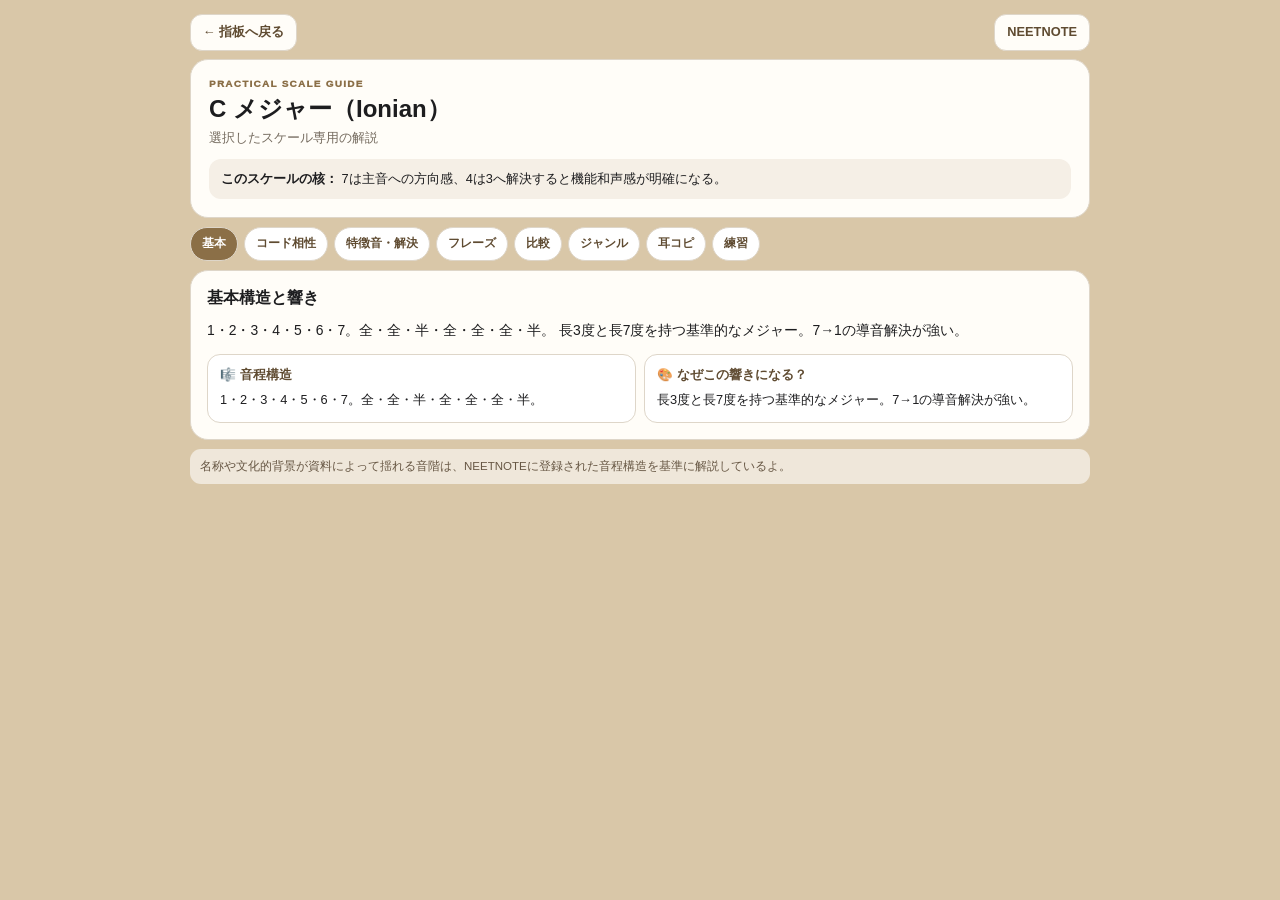
==== scale-guide.html @ 12374834 "Refresh redesigned shared NEETNOTE menu" ====
<!doctype html><html lang="ja"><head><meta charset="utf-8"><meta name="viewport" content="width=device-width,initial-scale=1,viewport-fit=cover"><title>スケール実践ガイド | NEET NOTE</title><style>*{box-sizing:border-box}:root{--bg:#d9c7a8;--paper:#fffdf8;--text:#1d1d1f;--accent:#8b6f47;--muted:#756b5f;--border:#ded6c9;--soft:#f5efe6}body{margin:0;background:var(--bg);color:var(--text);font-family:-apple-system,BlinkMacSystemFont,"Hiragino Sans","Yu Gothic",sans-serif}.wrap{width:min(900px,calc(100% - 20px));margin:14px auto 32px}.top{display:flex;justify-content:space-between;margin-bottom:8px}.top a{padding:9px 12px;border:1px solid var(--border);border-radius:12px;background:var(--paper);color:#5f4b31;text-decoration:none;font-weight:850;font-size:.8rem}.hero,.tab{background:var(--paper);border:1px solid var(--border);border-radius:18px}.hero{padding:18px}.eyebrow{font-size:.62rem;font-weight:950;letter-spacing:.13em;color:var(--accent)}h1{margin:4px 0;font-size:1.5rem}.sub{margin:0;color:var(--muted);font-size:.82rem}.heroFeature{margin-top:12px;padding:10px 12px;background:var(--soft);border-radius:12px;font-size:.8rem;line-height:1.6}.nav{display:flex;gap:6px;overflow-x:auto;padding:9px 0;scrollbar-width:none}.nav button{flex:none;padding:8px 11px;border:1px solid var(--border);border-radius:999px;background:#fff;color:#5f4b31;font-weight:850;font-size:.74rem}.nav button.on{background:var(--accent);color:#fff}.tab{padding:16px}.tab h2{margin:0 0 9px;font-size:1.02rem}.lead{margin:0;line-height:1.8;font-size:.87rem}.grid{display:grid;grid-template-columns:1fr 1fr;gap:8px;margin-top:10px}.box{padding:12px;border:1px solid var(--border);border-radius:13px;background:#fff}.box b{display:block;margin-bottom:5px;color:#5f4b31;font-size:.79rem}.box p{margin:0;font-size:.8rem;line-height:1.65}.phrase{font-family:ui-monospace,SFMono-Regular,Menlo,monospace;background:#2c2925;color:#fff;padding:10px;border-radius:10px;font-size:.78rem;line-height:1.6}.hidden{display:none}.note{margin-top:9px;padding:10px;background:#efe7da;border-radius:11px;font-size:.72rem;color:#675744}@media(max-width:600px){.wrap{width:100%;margin:0;padding:7px}.grid{grid-template-columns:1fr}.nav{position:sticky;top:0;background:var(--bg);z-index:5}.hero,.tab{border-radius:15px}.tab{padding:13px}}</style></head><body><main class="wrap"><div class="top"><a href="./">← 指板へ戻る</a><a href="https://akito0802.github.io/NEET-note/">NEETNOTE</a></div><article class="hero"><div class="eyebrow">PRACTICAL SCALE GUIDE</div><h1 id="title"></h1><p class="sub">選択したスケール専用の解説</p><div class="heroFeature"><b>このスケールの核：</b> <span id="heroFeature"></span></div></article><nav class="nav"><button class="on" data-tab="basic">基本</button><button data-tab="chords">コード相性</button><button data-tab="tones">特徴音・解決</button><button data-tab="phrases">フレーズ</button><button data-tab="compare">比較</button><button data-tab="genre">ジャンル</button><button data-tab="ear">耳コピ</button><button data-tab="practice">練習</button></nav><section id="basic" class="tab"><h2>基本構造と響き</h2><p class="lead" id="basicLead"></p><div class="grid"><div class="box"><b>🎼 音程構造</b><p id="structure"></p></div><div class="box"><b>🎨 なぜこの響きになる？</b><p id="sound"></p></div></div></section><section id="chords" class="tab hidden"><h2>このスケールとコード</h2><p class="lead" id="chordsLead"></p><div class="grid"><div class="box"><b>🎹 相性の良いコード</b><p id="chordsText"></p></div><div class="box"><b>💡 弾くときの考え方</b><p id="chordHow"></p></div></div></section><section id="tones" class="tab hidden"><h2>特徴音と解決</h2><p class="lead" id="character"></p><div class="grid"><div class="box"><b>🎯 Character Note</b><p id="character2"></p></div><div class="box"><b>➡️ 解決例</b><p id="resolution"></p></div><div class="box"><b>⚠️ 濁りへの考え方</b><p>コードトーンの半音上などは保持すると強く濁る場合がある。ただし絶対的な禁止音ではなく、経過音・装飾音・解決を含めて扱いを決める。</p></div><div class="box"><b>👂 確認方法</b><p>同じコードを鳴らし、特徴音を「短く通過→長く保持→解決」の順で試す。</p></div></div></section><section id="phrases" class="tab hidden"><h2>このスケール専用フレーズ</h2><p class="lead">数字は度数。キーを変えても同じ関係のまま移調できる。</p><div class="grid"><div class="box"><b>🎵 専用フレーズ</b><div class="phrase" id="phrase"></div></div><div class="box"><b>🧠 意識する音</b><p id="phraseHow"></p></div></div></section><section id="compare" class="tab hidden"><h2>似たスケールとの違い</h2><p class="lead" id="compareText"></p><div class="grid"><div class="box"><b>🔍 比較練習</b><p id="compareHow"></p></div><div class="box"><b>ポイント</b><p>違う度数だけを交互に鳴らし、音色差を耳で覚える。</p></div></div></section><section id="genre" class="tab hidden"><h2>どんな音楽で使う？</h2><p class="lead" id="genreText"></p><div class="grid"><div class="box"><b>🎸 実践</b><p id="genreHow"></p></div><div class="box"><b>🎨 響き</b><p id="genreSound"></p></div></div></section><section id="ear" class="tab hidden"><h2>耳コピ・聴き分け</h2><p class="lead" id="earText"></p><div class="grid"><div class="box"><b>STEP 1</b><p>主音を探し、そこを基準に度数を聞く。</p></div><div class="box"><b>STEP 2｜このスケールの判別点</b><p id="earStep"></p></div><div class="box"><b>STEP 3</b><p id="earCompare"></p></div><div class="box"><b>STEP 4</b><p>コードの3度・7度と照らして役割を確認する。</p></div></div></section><section id="practice" class="tab hidden"><h2>このスケール専用練習</h2><p class="lead" id="practiceText"></p><div class="grid"><div class="box"><b>LEVEL 1｜音</b><p id="lv1"></p></div><div class="box"><b>LEVEL 2｜特徴音</b><p id="lv2"></p></div><div class="box"><b>LEVEL 3｜コード</b><p id="lv3"></p></div><div class="box"><b>LEVEL 4｜即興</b><p id="lv4"></p></div></div></section><div class="note">名称や文化的背景が資料によって揺れる音階は、NEETNOTEに登録された音程構造を基準に解説しているよ。</div></main><script src="scale-guide-data.js?v=5"></script><script src="scale-guide-data-extra.js?v=1"></script><script>const $=s=>document.querySelector(s),q=new URLSearchParams(location.search),scale=q.get('scale')||'メジャー（Ionian）',key=q.get('key')||'C',d=window.getScaleGuide(scale);$('#title').textContent=key+' '+scale;$('#heroFeature').textContent=d.character;$('#basicLead').textContent=d.structure+' '+d.sound;$('#structure').textContent=d.structure;$('#sound').textContent=d.sound;$('#chordsLead').textContent=d.chords;$('#chordsText').textContent=d.chords;$('#chordHow').textContent=d.resolution+' を意識し、コードトーンを着地点にする。';$('#character').textContent=d.character+' '+d.resolution;$('#character2').textContent=d.character;$('#resolution').textContent=d.resolution;$('#phrase').textContent=d.phrase;$('#phraseHow').textContent=d.character+' をフレーズの頂点・長い音・強拍のどこに置くか比較する。';$('#compareText').textContent=d.compare;$('#compareHow').textContent=d.compare+' 同じ'+key+'を主音に固定して違う音だけ交互に弾く。';$('#genreText').textContent=d.genre;$('#genreHow').textContent=d.practice;$('#genreSound').textContent=d.sound;$('#earText').textContent=d.ear;$('#earStep').textContent=d.ear;$('#earCompare').textContent=d.compare;$('#practiceText').textContent=d.practice;$('#lv1').textContent=d.structure+' を声に出しながら1オクターブ弾く。';$('#lv2').textContent=d.character+' を全ポジションで探して長く伸ばす。';$('#lv3').textContent=d.chords+' をループし、'+d.resolution+' を試す。';$('#lv4').textContent=d.phrase+' を素材にリズムと終止音を変えて4種類作る。';document.querySelectorAll('[data-tab]').forEach(b=>b.onclick=()=>{document.querySelectorAll('[data-tab]').forEach(x=>x.classList.remove('on'));b.classList.add('on');document.querySelectorAll('.tab').forEach(x=>x.classList.add('hidden'));$('#'+b.dataset.tab).classList.remove('hidden')});</script><script src="https://akito0802.github.io/NEET-note/global-menu.js?v=20260812-3"></script><script src="https://akito0802.github.io/NEET-note/menu-dedupe.js?v=20260812-2"></script>
</body></html>
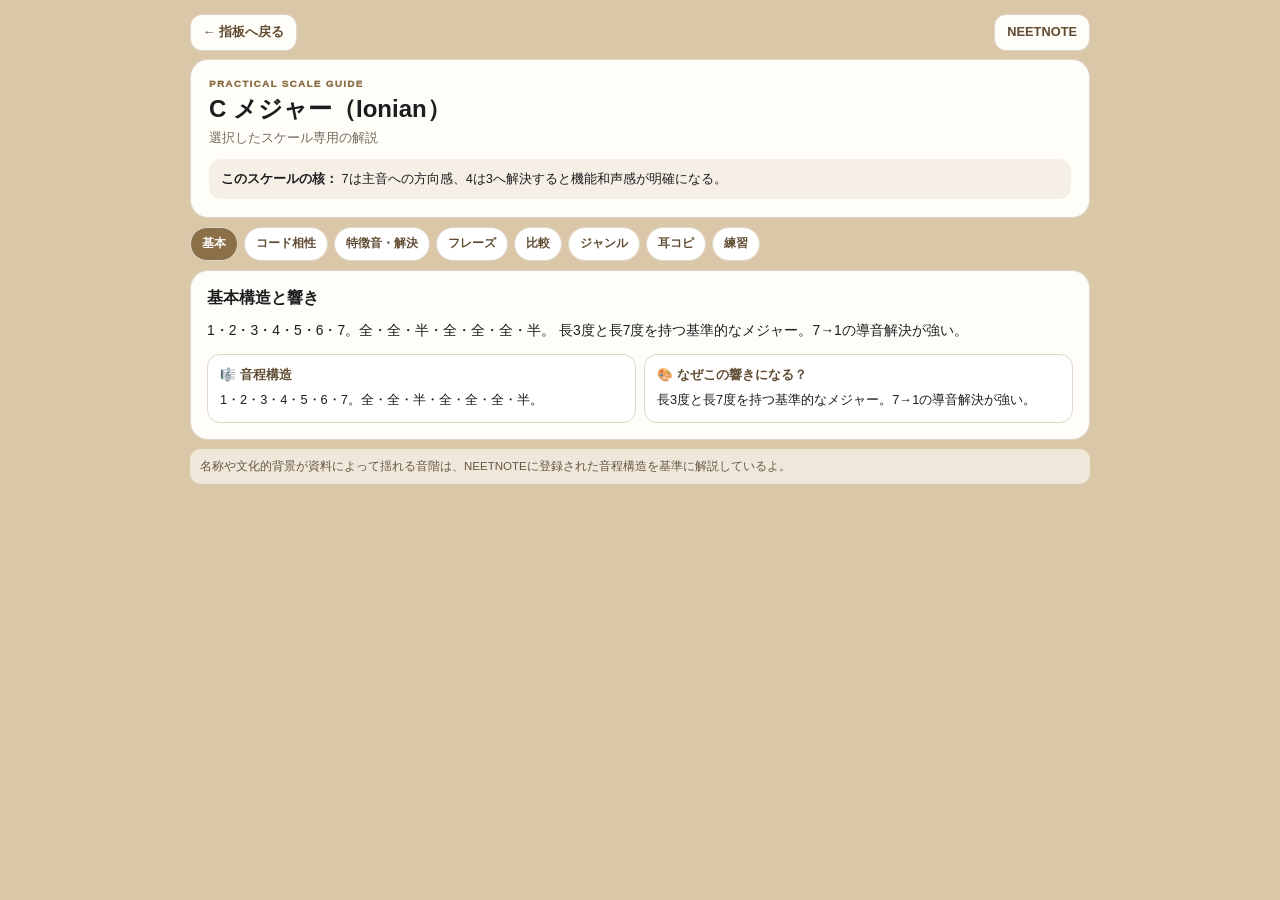
==== commit dc7f5320: "Bust fretboard menu cache and unify left-top menu" ====
--- a/scale-guide.html
+++ b/scale-guide.html
@@ -1,2 +1,5 @@
-<!doctype html><html lang="ja"><head><meta charset="utf-8"><meta name="viewport" content="width=device-width,initial-scale=1,viewport-fit=cover"><title>スケール実践ガイド | NEET NOTE</title><style>*{box-sizing:border-box}:root{--bg:#d9c7a8;--paper:#fffdf8;--text:#1d1d1f;--accent:#8b6f47;--muted:#756b5f;--border:#ded6c9;--soft:#f5efe6}body{margin:0;background:var(--bg);color:var(--text);font-family:-apple-system,BlinkMacSystemFont,"Hiragino Sans","Yu Gothic",sans-serif}.wrap{width:min(900px,calc(100% - 20px));margin:14px auto 32px}.top{display:flex;justify-content:space-between;margin-bottom:8px}.top a{padding:9px 12px;border:1px solid var(--border);border-radius:12px;background:var(--paper);color:#5f4b31;text-decoration:none;font-weight:850;font-size:.8rem}.hero,.tab{background:var(--paper);border:1px solid var(--border);border-radius:18px}.hero{padding:18px}.eyebrow{font-size:.62rem;font-weight:950;letter-spacing:.13em;color:var(--accent)}h1{margin:4px 0;font-size:1.5rem}.sub{margin:0;color:var(--muted);font-size:.82rem}.heroFeature{margin-top:12px;padding:10px 12px;background:var(--soft);border-radius:12px;font-size:.8rem;line-height:1.6}.nav{display:flex;gap:6px;overflow-x:auto;padding:9px 0;scrollbar-width:none}.nav button{flex:none;padding:8px 11px;border:1px solid var(--border);border-radius:999px;background:#fff;color:#5f4b31;font-weight:850;font-size:.74rem}.nav button.on{background:var(--accent);color:#fff}.tab{padding:16px}.tab h2{margin:0 0 9px;font-size:1.02rem}.lead{margin:0;line-height:1.8;font-size:.87rem}.grid{display:grid;grid-template-columns:1fr 1fr;gap:8px;margin-top:10px}.box{padding:12px;border:1px solid var(--border);border-radius:13px;background:#fff}.box b{display:block;margin-bottom:5px;color:#5f4b31;font-size:.79rem}.box p{margin:0;font-size:.8rem;line-height:1.65}.phrase{font-family:ui-monospace,SFMono-Regular,Menlo,monospace;background:#2c2925;color:#fff;padding:10px;border-radius:10px;font-size:.78rem;line-height:1.6}.hidden{display:none}.note{margin-top:9px;padding:10px;background:#efe7da;border-radius:11px;font-size:.72rem;color:#675744}@media(max-width:600px){.wrap{width:100%;margin:0;padding:7px}.grid{grid-template-columns:1fr}.nav{position:sticky;top:0;background:var(--bg);z-index:5}.hero,.tab{border-radius:15px}.tab{padding:13px}}</style></head><body><main class="wrap"><div class="top"><a href="./">← 指板へ戻る</a><a href="https://akito0802.github.io/NEET-note/">NEETNOTE</a></div><article class="hero"><div class="eyebrow">PRACTICAL SCALE GUIDE</div><h1 id="title"></h1><p class="sub">選択したスケール専用の解説</p><div class="heroFeature"><b>このスケールの核：</b> <span id="heroFeature"></span></div></article><nav class="nav"><button class="on" data-tab="basic">基本</button><button data-tab="chords">コード相性</button><button data-tab="tones">特徴音・解決</button><button data-tab="phrases">フレーズ</button><button data-tab="compare">比較</button><button data-tab="genre">ジャンル</button><button data-tab="ear">耳コピ</button><button data-tab="practice">練習</button></nav><section id="basic" class="tab"><h2>基本構造と響き</h2><p class="lead" id="basicLead"></p><div class="grid"><div class="box"><b>🎼 音程構造</b><p id="structure"></p></div><div class="box"><b>🎨 なぜこの響きになる？</b><p id="sound"></p></div></div></section><section id="chords" class="tab hidden"><h2>このスケールとコード</h2><p class="lead" id="chordsLead"></p><div class="grid"><div class="box"><b>🎹 相性の良いコード</b><p id="chordsText"></p></div><div class="box"><b>💡 弾くときの考え方</b><p id="chordHow"></p></div></div></section><section id="tones" class="tab hidden"><h2>特徴音と解決</h2><p class="lead" id="character"></p><div class="grid"><div class="box"><b>🎯 Character Note</b><p id="character2"></p></div><div class="box"><b>➡️ 解決例</b><p id="resolution"></p></div><div class="box"><b>⚠️ 濁りへの考え方</b><p>コードトーンの半音上などは保持すると強く濁る場合がある。ただし絶対的な禁止音ではなく、経過音・装飾音・解決を含めて扱いを決める。</p></div><div class="box"><b>👂 確認方法</b><p>同じコードを鳴らし、特徴音を「短く通過→長く保持→解決」の順で試す。</p></div></div></section><section id="phrases" class="tab hidden"><h2>このスケール専用フレーズ</h2><p class="lead">数字は度数。キーを変えても同じ関係のまま移調できる。</p><div class="grid"><div class="box"><b>🎵 専用フレーズ</b><div class="phrase" id="phrase"></div></div><div class="box"><b>🧠 意識する音</b><p id="phraseHow"></p></div></div></section><section id="compare" class="tab hidden"><h2>似たスケールとの違い</h2><p class="lead" id="compareText"></p><div class="grid"><div class="box"><b>🔍 比較練習</b><p id="compareHow"></p></div><div class="box"><b>ポイント</b><p>違う度数だけを交互に鳴らし、音色差を耳で覚える。</p></div></div></section><section id="genre" class="tab hidden"><h2>どんな音楽で使う？</h2><p class="lead" id="genreText"></p><div class="grid"><div class="box"><b>🎸 実践</b><p id="genreHow"></p></div><div class="box"><b>🎨 響き</b><p id="genreSound"></p></div></div></section><section id="ear" class="tab hidden"><h2>耳コピ・聴き分け</h2><p class="lead" id="earText"></p><div class="grid"><div class="box"><b>STEP 1</b><p>主音を探し、そこを基準に度数を聞く。</p></div><div class="box"><b>STEP 2｜このスケールの判別点</b><p id="earStep"></p></div><div class="box"><b>STEP 3</b><p id="earCompare"></p></div><div class="box"><b>STEP 4</b><p>コードの3度・7度と照らして役割を確認する。</p></div></div></section><section id="practice" class="tab hidden"><h2>このスケール専用練習</h2><p class="lead" id="practiceText"></p><div class="grid"><div class="box"><b>LEVEL 1｜音</b><p id="lv1"></p></div><div class="box"><b>LEVEL 2｜特徴音</b><p id="lv2"></p></div><div class="box"><b>LEVEL 3｜コード</b><p id="lv3"></p></div><div class="box"><b>LEVEL 4｜即興</b><p id="lv4"></p></div></div></section><div class="note">名称や文化的背景が資料によって揺れる音階は、NEETNOTEに登録された音程構造を基準に解説しているよ。</div></main><script src="scale-guide-data.js?v=5"></script><script src="scale-guide-data-extra.js?v=1"></script><script>const $=s=>document.querySelector(s),q=new URLSearchParams(location.search),scale=q.get('scale')||'メジャー（Ionian）',key=q.get('key')||'C',d=window.getScaleGuide(scale);$('#title').textContent=key+' '+scale;$('#heroFeature').textContent=d.character;$('#basicLead').textContent=d.structure+' '+d.sound;$('#structure').textContent=d.structure;$('#sound').textContent=d.sound;$('#chordsLead').textContent=d.chords;$('#chordsText').textContent=d.chords;$('#chordHow').textContent=d.resolution+' を意識し、コードトーンを着地点にする。';$('#character').textContent=d.character+' '+d.resolution;$('#character2').textContent=d.character;$('#resolution').textContent=d.resolution;$('#phrase').textContent=d.phrase;$('#phraseHow').textContent=d.character+' をフレーズの頂点・長い音・強拍のどこに置くか比較する。';$('#compareText').textContent=d.compare;$('#compareHow').textContent=d.compare+' 同じ'+key+'を主音に固定して違う音だけ交互に弾く。';$('#genreText').textContent=d.genre;$('#genreHow').textContent=d.practice;$('#genreSound').textContent=d.sound;$('#earText').textContent=d.ear;$('#earStep').textContent=d.ear;$('#earCompare').textContent=d.compare;$('#practiceText').textContent=d.practice;$('#lv1').textContent=d.structure+' を声に出しながら1オクターブ弾く。';$('#lv2').textContent=d.character+' を全ポジションで探して長く伸ばす。';$('#lv3').textContent=d.chords+' をループし、'+d.resolution+' を試す。';$('#lv4').textContent=d.phrase+' を素材にリズムと終止音を変えて4種類作る。';document.querySelectorAll('[data-tab]').forEach(b=>b.onclick=()=>{document.querySelectorAll('[data-tab]').forEach(x=>x.classList.remove('on'));b.classList.add('on');document.querySelectorAll('.tab').forEach(x=>x.classList.add('hidden'));$('#'+b.dataset.tab).classList.remove('hidden')});</script><script src="https://akito0802.github.io/NEET-note/global-menu.js?v=20260812-3"></script><script src="https://akito0802.github.io/NEET-note/menu-dedupe.js?v=20260812-2"></script>
+<!doctype html><html lang="ja"><head><meta charset="utf-8"><meta name="viewport" content="width=device-width,initial-scale=1,viewport-fit=cover"><title>スケール実践ガイド | NEET NOTE</title><style>*{box-sizing:border-box}:root{--bg:#d9c7a8;--paper:#fffdf8;--text:#1d1d1f;--accent:#8b6f47;--muted:#756b5f;--border:#ded6c9;--soft:#f5efe6}body{margin:0;background:var(--bg);color:var(--text);font-family:-apple-system,BlinkMacSystemFont,"Hiragino Sans","Yu Gothic",sans-serif}.wrap{width:min(900px,calc(100% - 20px));margin:14px auto 32px}.top{display:flex;justify-content:space-between;margin-bottom:8px}.top a{padding:9px 12px;border:1px solid var(--border);border-radius:12px;background:var(--paper);color:#5f4b31;text-decoration:none;font-weight:850;font-size:.8rem}.hero,.tab{background:var(--paper);border:1px solid var(--border);border-radius:18px}.hero{padding:18px}.eyebrow{font-size:.62rem;font-weight:950;letter-spacing:.13em;color:var(--accent)}h1{margin:4px 0;font-size:1.5rem}.sub{margin:0;color:var(--muted);font-size:.82rem}.heroFeature{margin-top:12px;padding:10px 12px;background:var(--soft);border-radius:12px;font-size:.8rem;line-height:1.6}.nav{display:flex;gap:6px;overflow-x:auto;padding:9px 0;scrollbar-width:none}.nav button{flex:none;padding:8px 11px;border:1px solid var(--border);border-radius:999px;background:#fff;color:#5f4b31;font-weight:850;font-size:.74rem}.nav button.on{background:var(--accent);color:#fff}.tab{padding:16px}.tab h2{margin:0 0 9px;font-size:1.02rem}.lead{margin:0;line-height:1.8;font-size:.87rem}.grid{display:grid;grid-template-columns:1fr 1fr;gap:8px;margin-top:10px}.box{padding:12px;border:1px solid var(--border);border-radius:13px;background:#fff}.box b{display:block;margin-bottom:5px;color:#5f4b31;font-size:.79rem}.box p{margin:0;font-size:.8rem;line-height:1.65}.phrase{font-family:ui-monospace,SFMono-Regular,Menlo,monospace;background:#2c2925;color:#fff;padding:10px;border-radius:10px;font-size:.78rem;line-height:1.6}.hidden{display:none}.note{margin-top:9px;padding:10px;background:#efe7da;border-radius:11px;font-size:.72rem;color:#675744}@media(max-width:600px){.wrap{width:100%;margin:0;padding:7px}.grid{grid-template-columns:1fr}.nav{position:sticky;top:0;background:var(--bg);z-index:5}.hero,.tab{border-radius:15px}.tab{padding:13px}}</style></head><body><main class="wrap"><div class="top"><a href="./">← 指板へ戻る</a><a href="https://akito0802.github.io/NEET-note/home.html">NEETNOTE</a></div><article class="hero"><div class="eyebrow">PRACTICAL SCALE GUIDE</div><h1 id="title"></h1><p class="sub">選択したスケール専用の解説</p><div class="heroFeature"><b>このスケールの核：</b> <span id="heroFeature"></span></div></article><nav class="nav"><button class="on" data-tab="basic">基本</button><button data-tab="chords">コード相性</button><button data-tab="tones">特徴音・解決</button><button data-tab="phrases">フレーズ</button><button data-tab="compare">比較</button><button data-tab="genre">ジャンル</button><button data-tab="ear">耳コピ</button><button data-tab="practice">練習</button></nav><section id="basic" class="tab"><h2>基本構造と響き</h2><p class="lead" id="basicLead"></p><div class="grid"><div class="box"><b>🎼 音程構造</b><p id="structure"></p></div><div class="box"><b>🎨 なぜこの響きになる？</b><p id="sound"></p></div></div></section><section id="chords" class="tab hidden"><h2>このスケールとコード</h2><p class="lead" id="chordsLead"></p><div class="grid"><div class="box"><b>🎹 相性の良いコード</b><p id="chordsText"></p></div><div class="box"><b>💡 弾くときの考え方</b><p id="chordHow"></p></div></div></section><section id="tones" class="tab hidden"><h2>特徴音と解決</h2><p class="lead" id="character"></p><div class="grid"><div class="box"><b>🎯 Character Note</b><p id="character2"></p></div><div class="box"><b>➡️ 解決例</b><p id="resolution"></p></div><div class="box"><b>⚠️ 濁りへの考え方</b><p>コードトーンの半音上などは保持すると強く濁る場合がある。ただし絶対的な禁止音ではなく、経過音・装飾音・解決を含めて扱いを決める。</p></div><div class="box"><b>👂 確認方法</b><p>同じコードを鳴らし、特徴音を「短く通過→長く保持→解決」の順で試す。</p></div></div></section><section id="phrases" class="tab hidden"><h2>このスケール専用フレーズ</h2><p class="lead">数字は度数。キーを変えても同じ関係のまま移調できる。</p><div class="grid"><div class="box"><b>🎵 専用フレーズ</b><div class="phrase" id="phrase"></div></div><div class="box"><b>🧠 意識する音</b><p id="phraseHow"></p></div></div></section><section id="compare" class="tab hidden"><h2>似たスケールとの違い</h2><p class="lead" id="compareText"></p><div class="grid"><div class="box"><b>🔍 比較練習</b><p id="compareHow"></p></div><div class="box"><b>ポイント</b><p>違う度数だけを交互に鳴らし、音色差を耳で覚える。</p></div></div></section><section id="genre" class="tab hidden"><h2>どんな音楽で使う？</h2><p class="lead" id="genreText"></p><div class="grid"><div class="box"><b>🎸 実践</b><p id="genreHow"></p></div><div class="box"><b>🎨 響き</b><p id="genreSound"></p></div></div></section><section id="ear" class="tab hidden"><h2>耳コピ・聴き分け</h2><p class="lead" id="earText"></p><div class="grid"><div class="box"><b>STEP 1</b><p>主音を探し、そこを基準に度数を聞く。</p></div><div class="box"><b>STEP 2｜このスケールの判別点</b><p id="earStep"></p></div><div class="box"><b>STEP 3</b><p id="earCompare"></p></div><div class="box"><b>STEP 4</b><p>コードの3度・7度と照らして役割を確認する。</p></div></div></section><section id="practice" class="tab hidden"><h2>このスケール専用練習</h2><p class="lead" id="practiceText"></p><div class="grid"><div class="box"><b>LEVEL 1｜音</b><p id="lv1"></p></div><div class="box"><b>LEVEL 2｜特徴音</b><p id="lv2"></p></div><div class="box"><b>LEVEL 3｜コード</b><p id="lv3"></p></div><div class="box"><b>LEVEL 4｜即興</b><p id="lv4"></p></div></div></section><div class="note">名称や文化的背景が資料によって揺れる音階は、NEETNOTEに登録された音程構造を基準に解説しているよ。</div></main><script src="scale-guide-data.js?v=5"></script><script src="scale-guide-data-extra.js?v=1"></script><script>const $=s=>document.querySelector(s),q=new URLSearchParams(location.search),scale=q.get('scale')||'メジャー（Ionian）',key=q.get('key')||'C',d=window.getScaleGuide(scale);$('#title').textContent=key+' '+scale;$('#heroFeature').textContent=d.character;$('#basicLead').textContent=d.structure+' '+d.sound;$('#structure').textContent=d.structure;$('#sound').textContent=d.sound;$('#chordsLead').textContent=d.chords;$('#chordsText').textContent=d.chords;$('#chordHow').textContent=d.resolution+' を意識し、コードトーンを着地点にする。';$('#character').textContent=d.character+' '+d.resolution;$('#character2').textContent=d.character;$('#resolution').textContent=d.resolution;$('#phrase').textContent=d.phrase;$('#phraseHow').textContent=d.character+' をフレーズの頂点・長い音・強拍のどこに置くか比較する。';$('#compareText').textContent=d.compare;$('#compareHow').textContent=d.compare+' 同じ'+key+'を主音に固定して違う音だけ交互に弾く。';$('#genreText').textContent=d.genre;$('#genreHow').textContent=d.practice;$('#genreSound').textContent=d.sound;$('#earText').textContent=d.ear;$('#earStep').textContent=d.ear;$('#earCompare').textContent=d.compare;$('#practiceText').textContent=d.practice;$('#lv1').textContent=d.structure+' を声に出しながら1オクターブ弾く。';$('#lv2').textContent=d.character+' を全ポジションで探して長く伸ばす。';$('#lv3').textContent=d.chords+' をループし、'+d.resolution+' を試す。';$('#lv4').textContent=d.phrase+' を素材にリズムと終止音を変えて4種類作る。';document.querySelectorAll('[data-tab]').forEach(b=>b.onclick=()=>{document.querySelectorAll('[data-tab]').forEach(x=>x.classList.remove('on'));b.classList.add('on');document.querySelectorAll('.tab').forEach(x=>x.classList.add('hidden'));$('#'+b.dataset.tab).classList.remove('hidden')});</script>
+
+
+<script src="https://akito0802.github.io/NEET-note/global-menu-v4.js?v=20260817-5"></script>
 </body></html>
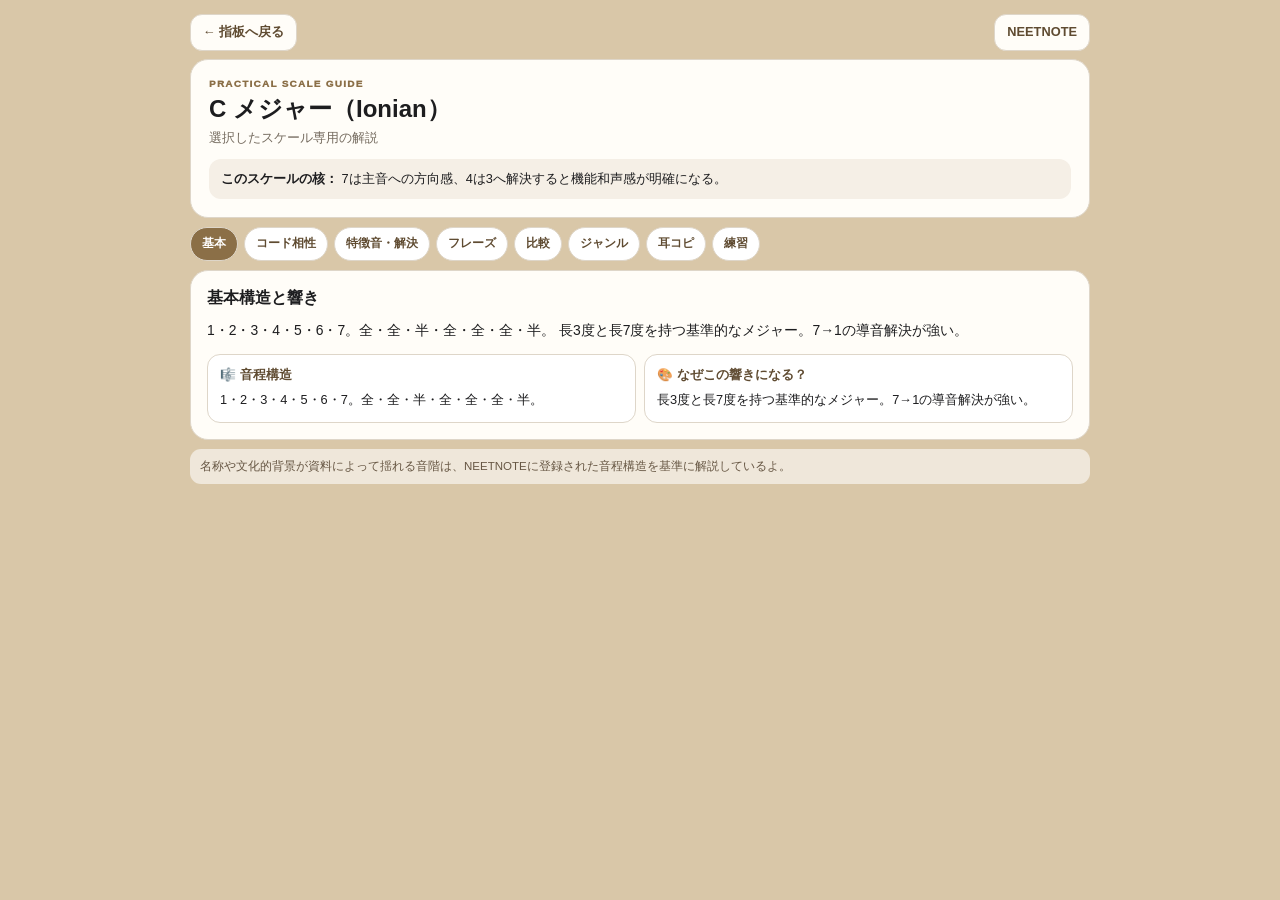
==== commit 03c348e2: "Route home buttons to dedicated NEETNOTE home" ====
--- a/scale-guide.html
+++ b/scale-guide.html
@@ -1,5 +1,5 @@
 <!doctype html><html lang="ja"><head><meta charset="utf-8"><meta name="viewport" content="width=device-width,initial-scale=1,viewport-fit=cover"><title>スケール実践ガイド | NEET NOTE</title><style>*{box-sizing:border-box}:root{--bg:#d9c7a8;--paper:#fffdf8;--text:#1d1d1f;--accent:#8b6f47;--muted:#756b5f;--border:#ded6c9;--soft:#f5efe6}body{margin:0;background:var(--bg);color:var(--text);font-family:-apple-system,BlinkMacSystemFont,"Hiragino Sans","Yu Gothic",sans-serif}.wrap{width:min(900px,calc(100% - 20px));margin:14px auto 32px}.top{display:flex;justify-content:space-between;margin-bottom:8px}.top a{padding:9px 12px;border:1px solid var(--border);border-radius:12px;background:var(--paper);color:#5f4b31;text-decoration:none;font-weight:850;font-size:.8rem}.hero,.tab{background:var(--paper);border:1px solid var(--border);border-radius:18px}.hero{padding:18px}.eyebrow{font-size:.62rem;font-weight:950;letter-spacing:.13em;color:var(--accent)}h1{margin:4px 0;font-size:1.5rem}.sub{margin:0;color:var(--muted);font-size:.82rem}.heroFeature{margin-top:12px;padding:10px 12px;background:var(--soft);border-radius:12px;font-size:.8rem;line-height:1.6}.nav{display:flex;gap:6px;overflow-x:auto;padding:9px 0;scrollbar-width:none}.nav button{flex:none;padding:8px 11px;border:1px solid var(--border);border-radius:999px;background:#fff;color:#5f4b31;font-weight:850;font-size:.74rem}.nav button.on{background:var(--accent);color:#fff}.tab{padding:16px}.tab h2{margin:0 0 9px;font-size:1.02rem}.lead{margin:0;line-height:1.8;font-size:.87rem}.grid{display:grid;grid-template-columns:1fr 1fr;gap:8px;margin-top:10px}.box{padding:12px;border:1px solid var(--border);border-radius:13px;background:#fff}.box b{display:block;margin-bottom:5px;color:#5f4b31;font-size:.79rem}.box p{margin:0;font-size:.8rem;line-height:1.65}.phrase{font-family:ui-monospace,SFMono-Regular,Menlo,monospace;background:#2c2925;color:#fff;padding:10px;border-radius:10px;font-size:.78rem;line-height:1.6}.hidden{display:none}.note{margin-top:9px;padding:10px;background:#efe7da;border-radius:11px;font-size:.72rem;color:#675744}@media(max-width:600px){.wrap{width:100%;margin:0;padding:7px}.grid{grid-template-columns:1fr}.nav{position:sticky;top:0;background:var(--bg);z-index:5}.hero,.tab{border-radius:15px}.tab{padding:13px}}</style></head><body><main class="wrap"><div class="top"><a href="./">← 指板へ戻る</a><a href="https://akito0802.github.io/NEET-note/home.html">NEETNOTE</a></div><article class="hero"><div class="eyebrow">PRACTICAL SCALE GUIDE</div><h1 id="title"></h1><p class="sub">選択したスケール専用の解説</p><div class="heroFeature"><b>このスケールの核：</b> <span id="heroFeature"></span></div></article><nav class="nav"><button class="on" data-tab="basic">基本</button><button data-tab="chords">コード相性</button><button data-tab="tones">特徴音・解決</button><button data-tab="phrases">フレーズ</button><button data-tab="compare">比較</button><button data-tab="genre">ジャンル</button><button data-tab="ear">耳コピ</button><button data-tab="practice">練習</button></nav><section id="basic" class="tab"><h2>基本構造と響き</h2><p class="lead" id="basicLead"></p><div class="grid"><div class="box"><b>🎼 音程構造</b><p id="structure"></p></div><div class="box"><b>🎨 なぜこの響きになる？</b><p id="sound"></p></div></div></section><section id="chords" class="tab hidden"><h2>このスケールとコード</h2><p class="lead" id="chordsLead"></p><div class="grid"><div class="box"><b>🎹 相性の良いコード</b><p id="chordsText"></p></div><div class="box"><b>💡 弾くときの考え方</b><p id="chordHow"></p></div></div></section><section id="tones" class="tab hidden"><h2>特徴音と解決</h2><p class="lead" id="character"></p><div class="grid"><div class="box"><b>🎯 Character Note</b><p id="character2"></p></div><div class="box"><b>➡️ 解決例</b><p id="resolution"></p></div><div class="box"><b>⚠️ 濁りへの考え方</b><p>コードトーンの半音上などは保持すると強く濁る場合がある。ただし絶対的な禁止音ではなく、経過音・装飾音・解決を含めて扱いを決める。</p></div><div class="box"><b>👂 確認方法</b><p>同じコードを鳴らし、特徴音を「短く通過→長く保持→解決」の順で試す。</p></div></div></section><section id="phrases" class="tab hidden"><h2>このスケール専用フレーズ</h2><p class="lead">数字は度数。キーを変えても同じ関係のまま移調できる。</p><div class="grid"><div class="box"><b>🎵 専用フレーズ</b><div class="phrase" id="phrase"></div></div><div class="box"><b>🧠 意識する音</b><p id="phraseHow"></p></div></div></section><section id="compare" class="tab hidden"><h2>似たスケールとの違い</h2><p class="lead" id="compareText"></p><div class="grid"><div class="box"><b>🔍 比較練習</b><p id="compareHow"></p></div><div class="box"><b>ポイント</b><p>違う度数だけを交互に鳴らし、音色差を耳で覚える。</p></div></div></section><section id="genre" class="tab hidden"><h2>どんな音楽で使う？</h2><p class="lead" id="genreText"></p><div class="grid"><div class="box"><b>🎸 実践</b><p id="genreHow"></p></div><div class="box"><b>🎨 響き</b><p id="genreSound"></p></div></div></section><section id="ear" class="tab hidden"><h2>耳コピ・聴き分け</h2><p class="lead" id="earText"></p><div class="grid"><div class="box"><b>STEP 1</b><p>主音を探し、そこを基準に度数を聞く。</p></div><div class="box"><b>STEP 2｜このスケールの判別点</b><p id="earStep"></p></div><div class="box"><b>STEP 3</b><p id="earCompare"></p></div><div class="box"><b>STEP 4</b><p>コードの3度・7度と照らして役割を確認する。</p></div></div></section><section id="practice" class="tab hidden"><h2>このスケール専用練習</h2><p class="lead" id="practiceText"></p><div class="grid"><div class="box"><b>LEVEL 1｜音</b><p id="lv1"></p></div><div class="box"><b>LEVEL 2｜特徴音</b><p id="lv2"></p></div><div class="box"><b>LEVEL 3｜コード</b><p id="lv3"></p></div><div class="box"><b>LEVEL 4｜即興</b><p id="lv4"></p></div></div></section><div class="note">名称や文化的背景が資料によって揺れる音階は、NEETNOTEに登録された音程構造を基準に解説しているよ。</div></main><script src="scale-guide-data.js?v=5"></script><script src="scale-guide-data-extra.js?v=1"></script><script>const $=s=>document.querySelector(s),q=new URLSearchParams(location.search),scale=q.get('scale')||'メジャー（Ionian）',key=q.get('key')||'C',d=window.getScaleGuide(scale);$('#title').textContent=key+' '+scale;$('#heroFeature').textContent=d.character;$('#basicLead').textContent=d.structure+' '+d.sound;$('#structure').textContent=d.structure;$('#sound').textContent=d.sound;$('#chordsLead').textContent=d.chords;$('#chordsText').textContent=d.chords;$('#chordHow').textContent=d.resolution+' を意識し、コードトーンを着地点にする。';$('#character').textContent=d.character+' '+d.resolution;$('#character2').textContent=d.character;$('#resolution').textContent=d.resolution;$('#phrase').textContent=d.phrase;$('#phraseHow').textContent=d.character+' をフレーズの頂点・長い音・強拍のどこに置くか比較する。';$('#compareText').textContent=d.compare;$('#compareHow').textContent=d.compare+' 同じ'+key+'を主音に固定して違う音だけ交互に弾く。';$('#genreText').textContent=d.genre;$('#genreHow').textContent=d.practice;$('#genreSound').textContent=d.sound;$('#earText').textContent=d.ear;$('#earStep').textContent=d.ear;$('#earCompare').textContent=d.compare;$('#practiceText').textContent=d.practice;$('#lv1').textContent=d.structure+' を声に出しながら1オクターブ弾く。';$('#lv2').textContent=d.character+' を全ポジションで探して長く伸ばす。';$('#lv3').textContent=d.chords+' をループし、'+d.resolution+' を試す。';$('#lv4').textContent=d.phrase+' を素材にリズムと終止音を変えて4種類作る。';document.querySelectorAll('[data-tab]').forEach(b=>b.onclick=()=>{document.querySelectorAll('[data-tab]').forEach(x=>x.classList.remove('on'));b.classList.add('on');document.querySelectorAll('.tab').forEach(x=>x.classList.add('hidden'));$('#'+b.dataset.tab).classList.remove('hidden')});</script>
 
 
-<script src="https://akito0802.github.io/NEET-note/global-menu-v4.js?v=20260817-5"></script>
+<script src="https://akito0802.github.io/NEET-note/global-menu-v4.js?v=20260814-7"></script>
 </body></html>
